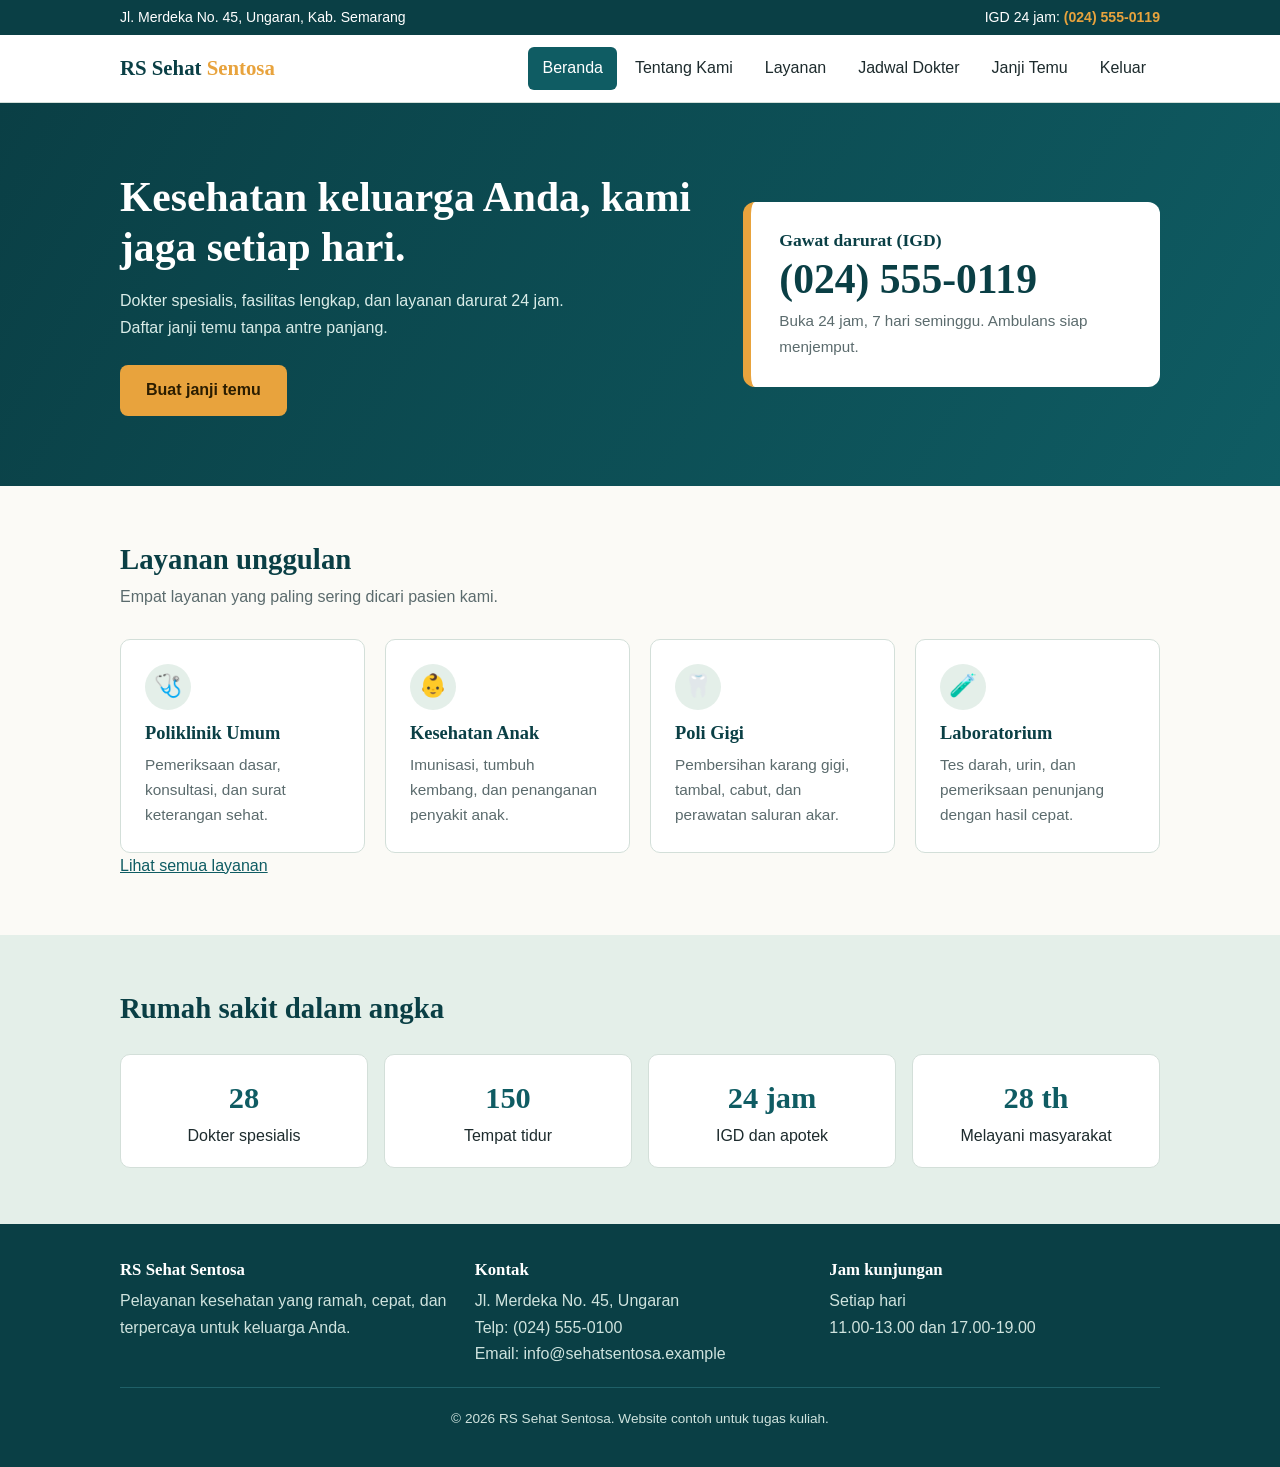
==== index.html @ 04b9a3db "Add files via upload" ====
<!DOCTYPE html>
<html lang="id">
<head>
<meta charset="UTF-8">
<meta name="viewport" content="width=device-width, initial-scale=1">
<title>Beranda - RS Sehat Sentosa</title>
<link rel="stylesheet" href="style.css">
</head>
<body>
<div class="topbar"><div class="wrap"><span>Jl. Merdeka No. 45, Ungaran, Kab. Semarang</span><span>IGD 24 jam: <strong>(024) 555-0119</strong></span></div></div>
<header class="navbar"><div class="wrap">
<a class="brand" href="index.html">RS Sehat <span>Sentosa</span></a>
<nav><ul class="menu"><li><a href="index.html" class="aktif">Beranda</a></li><li><a href="tentang.html">Tentang Kami</a></li><li><a href="layanan.html">Layanan</a></li><li><a href="dokter.html">Jadwal Dokter</a></li><li><a href="kontak.html">Janji Temu</a></li><li><a href="login.html">Keluar</a></li></ul></nav>
</div></header>
<main>
<section class="hero"><div class="wrap">
<div><h1>Kesehatan keluarga Anda, kami jaga setiap hari.</h1>
<p>Dokter spesialis, fasilitas lengkap, dan layanan darurat 24 jam. Daftar janji temu tanpa antre panjang.</p>
<a class="tombol" href="kontak.html">Buat janji temu</a></div>
<div class="igd"><h2>Gawat darurat (IGD)</h2><div class="nomor">(024) 555-0119</div><p>Buka 24 jam, 7 hari seminggu. Ambulans siap menjemput.</p></div>
</div></section>

<section class="blok"><div class="wrap">
<h2>Layanan unggulan</h2><p class="intro">Empat layanan yang paling sering dicari pasien kami.</p>
<div class="grid">
<div class="kartu"><div class="ikon">🩺</div><h3>Poliklinik Umum</h3><p>Pemeriksaan dasar, konsultasi, dan surat keterangan sehat.</p></div>
<div class="kartu"><div class="ikon">👶</div><h3>Kesehatan Anak</h3><p>Imunisasi, tumbuh kembang, dan penanganan penyakit anak.</p></div>
<div class="kartu"><div class="ikon">🦷</div><h3>Poli Gigi</h3><p>Pembersihan karang gigi, tambal, cabut, dan perawatan saluran akar.</p></div>
<div class="kartu"><div class="ikon">🧪</div><h3>Laboratorium</h3><p>Tes darah, urin, dan pemeriksaan penunjang dengan hasil cepat.</p></div>
</div>
<p><a href="layanan.html">Lihat semua layanan</a></p>
</div></section>

<section class="blok alt"><div class="wrap">
<h2>Rumah sakit dalam angka</h2>
<div class="angka">
<div><b>28</b>Dokter spesialis</div><div><b>150</b>Tempat tidur</div><div><b>24 jam</b>IGD dan apotek</div><div><b>28 th</b>Melayani masyarakat</div>
</div></div></section>
</main><footer><div class="wrap">
<div><h3>RS Sehat Sentosa</h3><p>Pelayanan kesehatan yang ramah, cepat, dan terpercaya untuk keluarga Anda.</p></div>
<div><h3>Kontak</h3><p>Jl. Merdeka No. 45, Ungaran<br>Telp: (024) 555-0100<br>Email: info@sehatsentosa.example</p></div>
<div><h3>Jam kunjungan</h3><p>Setiap hari<br>11.00-13.00 dan 17.00-19.00</p></div>
</div><div class="wrap"><p class="hak-cipta">&copy; 2026 RS Sehat Sentosa. Website contoh untuk tugas kuliah.</p></div></footer>
</body>
</html>
---- style.css ----
:root{--teal:#0f5c63;--teal-dark:#0a3f45;--sage:#e4efe9;--paper:#fbfaf6;--amber:#e8a33d;--ink:#1d2b2d;--muted:#5b6b6d;--line:#d3dfd9}
*{box-sizing:border-box;margin:0;padding:0}
html{scroll-behavior:smooth}
body{font-family:"Segoe UI",Roboto,Arial,sans-serif;color:var(--ink);background:var(--paper);line-height:1.65}
h1,h2,h3{font-family:Georgia,"Times New Roman",serif;line-height:1.2;color:var(--teal-dark)}
a{color:var(--teal)}
:focus-visible{outline:3px solid var(--amber);outline-offset:2px}
.wrap{max-width:1080px;margin:0 auto;padding:0 20px}

/* Navbar */
.topbar{background:var(--teal-dark);color:#fff;font-size:.88rem;padding:6px 0}
.topbar .wrap{display:flex;justify-content:space-between;flex-wrap:wrap;gap:6px}
.topbar strong{color:var(--amber)}
.navbar{background:#fff;border-bottom:1px solid var(--line);position:sticky;top:0;z-index:10}
.navbar .wrap{display:flex;align-items:center;justify-content:space-between;flex-wrap:wrap;gap:8px;padding-top:12px;padding-bottom:12px}
.brand{font-family:Georgia,serif;font-size:1.3rem;font-weight:bold;color:var(--teal-dark);text-decoration:none}
.brand span{color:var(--amber)}
.menu{display:flex;flex-wrap:wrap;gap:4px;list-style:none}
.menu a{display:block;padding:8px 14px;border-radius:6px;text-decoration:none;color:var(--ink);font-weight:500}
.menu a:hover{background:var(--sage)}
.menu a.aktif{background:var(--teal);color:#fff}

/* Hero */
.hero{background:linear-gradient(120deg,var(--teal-dark),var(--teal));color:#fff;padding:70px 0}
.hero .wrap{display:grid;grid-template-columns:1.4fr 1fr;gap:40px;align-items:center}
.hero h1{color:#fff;font-size:2.6rem;margin-bottom:16px}
.hero p{max-width:52ch;margin-bottom:24px;color:#d9ece8}
.igd{background:#fff;color:var(--ink);border-radius:12px;padding:28px;border-left:8px solid var(--amber)}
.igd h2{font-size:1.1rem;margin-bottom:6px}
.igd .nomor{font-family:Georgia,serif;font-size:2.6rem;font-weight:bold;color:var(--teal-dark);line-height:1.1}
.igd p{color:var(--muted);margin:6px 0 0;font-size:.95rem}
.tombol{display:inline-block;background:var(--amber);color:#2b1d00;padding:12px 26px;border-radius:8px;font-weight:600;text-decoration:none;border:0;font-size:1rem;cursor:pointer}
.tombol:hover{background:#f0b34f}

.judul-halaman{background:var(--sage);padding:44px 0;border-bottom:1px solid var(--line)}
.judul-halaman h1{font-size:2.2rem}
.judul-halaman p{color:var(--muted);max-width:60ch}

/* Section */
section.blok{padding:56px 0}
section.alt{background:var(--sage)}
.blok h2{font-size:1.8rem;margin-bottom:8px}
.blok .intro{color:var(--muted);margin-bottom:28px;max-width:62ch}
.grid{display:grid;grid-template-columns:repeat(auto-fit,minmax(240px,1fr));gap:20px}
.kartu{background:#fff;border:1px solid var(--line);border-radius:10px;padding:24px}
.kartu h3{font-size:1.15rem;margin-bottom:8px}
.kartu p{color:var(--muted);font-size:.96rem}
.ikon{display:inline-flex;width:46px;height:46px;align-items:center;justify-content:center;background:var(--sage);border-radius:50%;font-size:1.4rem;margin-bottom:12px}
.dua-kolom{display:grid;grid-template-columns:1fr 1fr;gap:32px}
.angka{display:grid;grid-template-columns:repeat(auto-fit,minmax(150px,1fr));gap:16px;margin-top:28px}
.angka div{background:#fff;border:1px solid var(--line);border-radius:10px;padding:18px;text-align:center}
.angka b{display:block;font-family:Georgia,serif;font-size:1.9rem;color:var(--teal)}
.daftar{padding-left:20px}
.daftar li{margin-bottom:6px}
.timeline{border-left:3px solid var(--teal);padding-left:20px;list-style:none}
.timeline li{margin-bottom:16px}
.timeline b{color:var(--teal-dark)}

/* Tabel jadwal */
.bungkus-tabel{overflow-x:auto;background:#fff;border:1px solid var(--line);border-radius:10px}
table{width:100%;border-collapse:collapse;min-width:640px}
th,td{padding:14px 16px;text-align:left;border-bottom:1px solid var(--line)}
th{background:var(--teal);color:#fff;font-weight:600}
tr:last-child td{border-bottom:0}
tbody tr:nth-child(even){background:var(--paper)}
.status{display:inline-block;padding:2px 10px;border-radius:20px;font-size:.82rem;background:var(--sage);color:var(--teal-dark)}

/* Form */
.form{background:#fff;border:1px solid var(--line);border-radius:12px;padding:28px}
.form label{display:block;font-weight:600;margin:14px 0 4px}
.form input,.form select,.form textarea{width:100%;padding:11px 12px;border:1px solid #b9c9c2;border-radius:7px;font:inherit;background:#fff}
.form textarea{min-height:100px;resize:vertical}
.form .tombol{margin-top:20px;width:100%}
.pesan-error{display:none;background:#fdeaea;color:#8a1f1f;border:1px solid #e9b5b5;padding:10px 14px;border-radius:7px;margin-top:14px;font-size:.95rem}
.pesan-error.tampil{display:block}

/* Login */
.halaman-login{min-height:100vh;display:flex;align-items:center;justify-content:center;padding:24px;background:linear-gradient(120deg,var(--teal-dark),var(--teal))}
.login-box{display:grid;grid-template-columns:1fr 1fr;max-width:820px;width:100%;background:#fff;border-radius:14px;overflow:hidden}
.login-info{background:var(--sage);padding:40px 32px}
.login-info h1{font-size:1.8rem;margin-bottom:12px}
.login-info p{color:var(--muted)}
.login-form{padding:40px 32px}
.login-form h2{margin-bottom:4px}
.login-form .petunjuk{color:var(--muted);font-size:.9rem}

/* Footer */
footer{background:var(--teal-dark);color:#cfe3de;padding:36px 0;margin-top:0}
footer .wrap{display:grid;grid-template-columns:repeat(auto-fit,minmax(220px,1fr));gap:24px}
footer h3{color:#fff;font-size:1.05rem;margin-bottom:8px}
footer a{color:var(--amber)}
.hak-cipta{text-align:center;font-size:.85rem;padding-top:20px;margin-top:20px;border-top:1px solid #1f6068}

/* Responsif */
@media (max-width:760px){
 .hero .wrap,.dua-kolom,.login-box{grid-template-columns:1fr}
 .hero h1{font-size:2rem}
 .hero{padding:44px 0}
 .menu a{padding:6px 10px;font-size:.92rem}
}
.judul-kecil{margin-top:24px}
.form-login .form{border:0;padding:0;margin-top:8px}
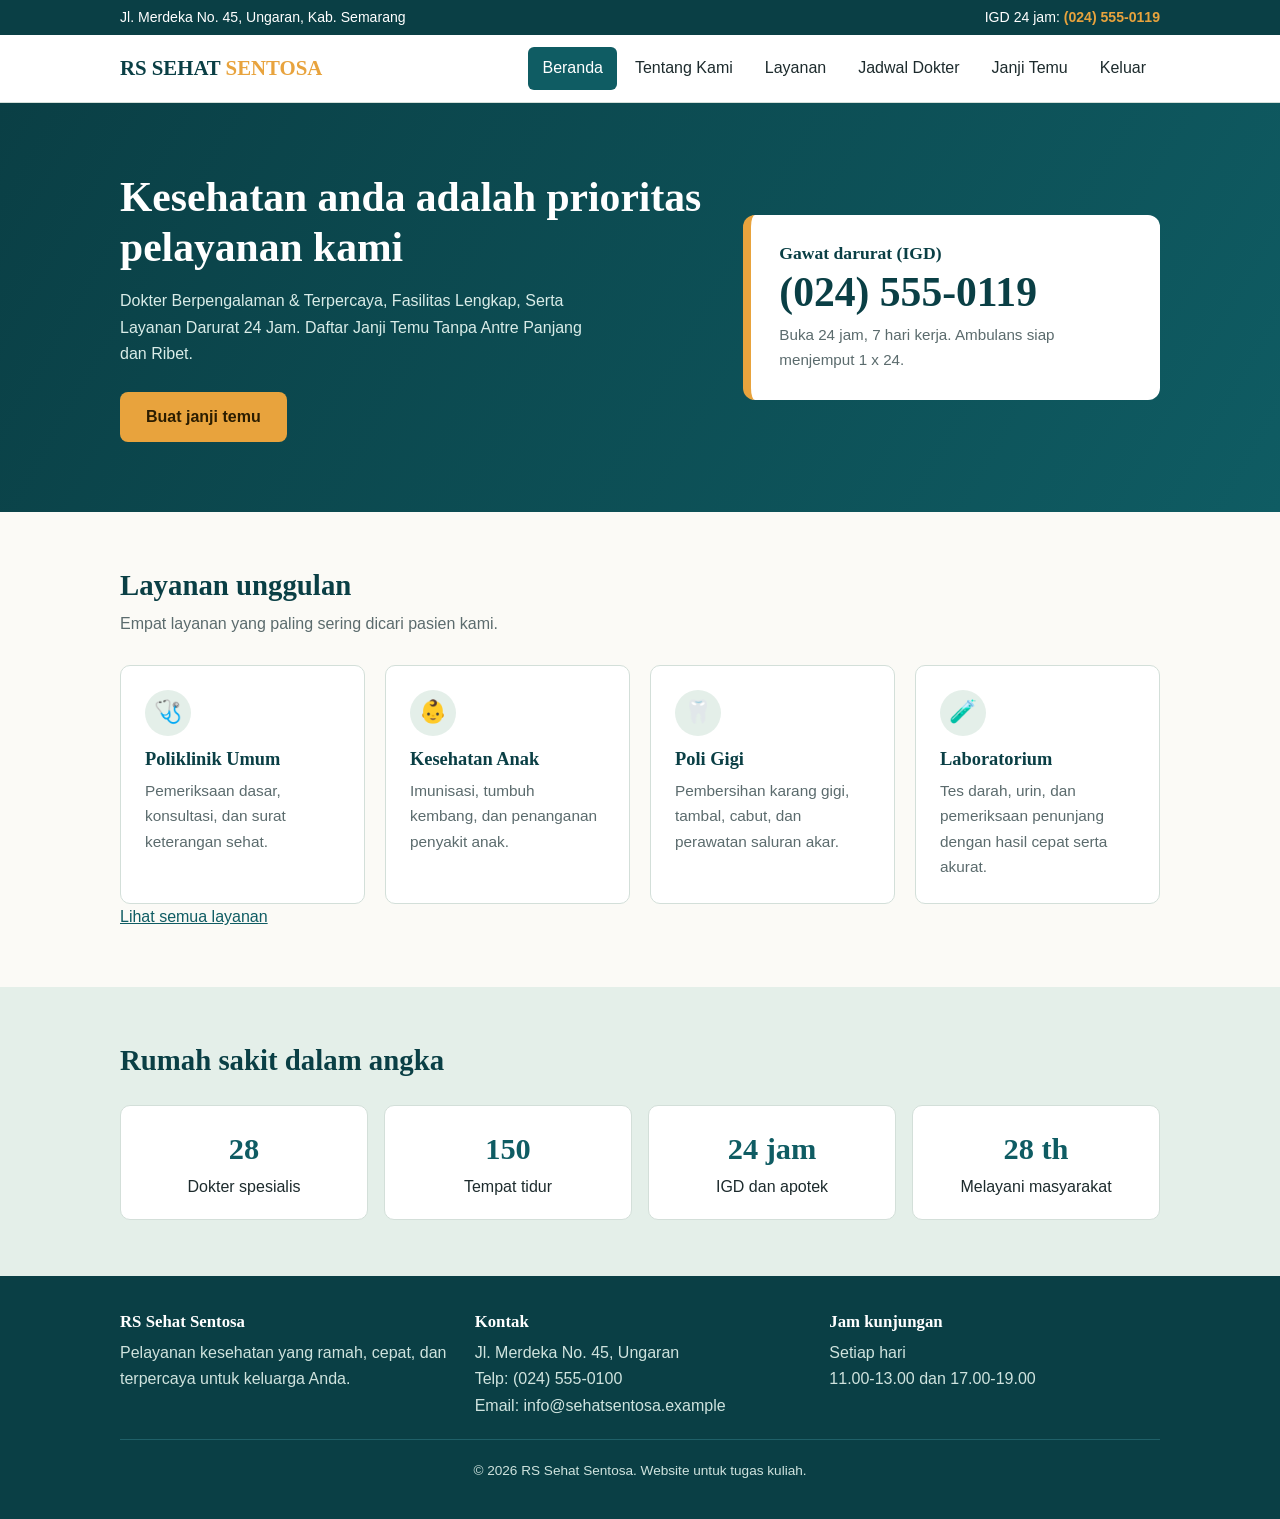
==== commit db0e5675: "Up RS Sehat Sentosa" ====
--- a/index.html
+++ b/index.html
@@ -3,21 +3,26 @@
 <head>
 <meta charset="UTF-8">
 <meta name="viewport" content="width=device-width, initial-scale=1">
-<title>Beranda - RS Sehat Sentosa</title>
+<title>Beranda - RS SEHAT SENTOSA</title>
 <link rel="stylesheet" href="style.css">
 </head>
 <body>
 <div class="topbar"><div class="wrap"><span>Jl. Merdeka No. 45, Ungaran, Kab. Semarang</span><span>IGD 24 jam: <strong>(024) 555-0119</strong></span></div></div>
 <header class="navbar"><div class="wrap">
-<a class="brand" href="index.html">RS Sehat <span>Sentosa</span></a>
-<nav><ul class="menu"><li><a href="index.html" class="aktif">Beranda</a></li><li><a href="tentang.html">Tentang Kami</a></li><li><a href="layanan.html">Layanan</a></li><li><a href="dokter.html">Jadwal Dokter</a></li><li><a href="kontak.html">Janji Temu</a></li><li><a href="login.html">Keluar</a></li></ul></nav>
+<a class="brand" href="index.html">RS SEHAT <span>SENTOSA</span></a>
+<nav><ul class="menu"><li><a href="index.html" class="aktif">Beranda</a></li>
+    <li><a href="tentang.html">Tentang Kami</a></li>
+    <li><a href="layanan.html">Layanan</a></li>
+    <li><a href="dokter.html">Jadwal Dokter</a></li>
+    <li><a href="kontak.html">Janji Temu</a></li>
+    <li><a href="login.html">Keluar</a></li></ul></nav>
 </div></header>
 <main>
 <section class="hero"><div class="wrap">
-<div><h1>Kesehatan keluarga Anda, kami jaga setiap hari.</h1>
-<p>Dokter spesialis, fasilitas lengkap, dan layanan darurat 24 jam. Daftar janji temu tanpa antre panjang.</p>
+<div><h1>Kesehatan anda adalah prioritas pelayanan kami</h1>
+<p>Dokter Berpengalaman & Terpercaya, Fasilitas Lengkap, Serta Layanan Darurat 24 Jam. Daftar Janji Temu Tanpa Antre Panjang dan Ribet.</p>
 <a class="tombol" href="kontak.html">Buat janji temu</a></div>
-<div class="igd"><h2>Gawat darurat (IGD)</h2><div class="nomor">(024) 555-0119</div><p>Buka 24 jam, 7 hari seminggu. Ambulans siap menjemput.</p></div>
+<div class="igd"><h2>Gawat darurat (IGD)</h2><div class="nomor">(024) 555-0119</div><p>Buka 24 jam, 7 hari kerja. Ambulans siap menjemput 1 x 24.</p></div>
 </div></section>
 
 <section class="blok"><div class="wrap">
@@ -26,7 +31,7 @@
 <div class="kartu"><div class="ikon">🩺</div><h3>Poliklinik Umum</h3><p>Pemeriksaan dasar, konsultasi, dan surat keterangan sehat.</p></div>
 <div class="kartu"><div class="ikon">👶</div><h3>Kesehatan Anak</h3><p>Imunisasi, tumbuh kembang, dan penanganan penyakit anak.</p></div>
 <div class="kartu"><div class="ikon">🦷</div><h3>Poli Gigi</h3><p>Pembersihan karang gigi, tambal, cabut, dan perawatan saluran akar.</p></div>
-<div class="kartu"><div class="ikon">🧪</div><h3>Laboratorium</h3><p>Tes darah, urin, dan pemeriksaan penunjang dengan hasil cepat.</p></div>
+<div class="kartu"><div class="ikon">🧪</div><h3>Laboratorium</h3><p>Tes darah, urin, dan pemeriksaan penunjang dengan hasil cepat serta akurat.</p></div>
 </div>
 <p><a href="layanan.html">Lihat semua layanan</a></p>
 </div></section>
@@ -40,6 +45,6 @@
 <div><h3>RS Sehat Sentosa</h3><p>Pelayanan kesehatan yang ramah, cepat, dan terpercaya untuk keluarga Anda.</p></div>
 <div><h3>Kontak</h3><p>Jl. Merdeka No. 45, Ungaran<br>Telp: (024) 555-0100<br>Email: info@sehatsentosa.example</p></div>
 <div><h3>Jam kunjungan</h3><p>Setiap hari<br>11.00-13.00 dan 17.00-19.00</p></div>
-</div><div class="wrap"><p class="hak-cipta">&copy; 2026 RS Sehat Sentosa. Website contoh untuk tugas kuliah.</p></div></footer>
+</div><div class="wrap"><p class="hak-cipta">&copy; 2026 RS Sehat Sentosa. Website untuk tugas kuliah.</p></div></footer>
 </body>
 </html>
--- a/style.css
+++ b/style.css
@@ -100,3 +100,7 @@
 }
 .judul-kecil{margin-top:24px}
 .form-login .form{border:0;padding:0;margin-top:8px}
+.menu a.menu-janji{background:var(--amber);color:#2b1d00;font-weight:600}
+.menu a.menu-janji:hover,.menu a.menu-janji.aktif{background:#f0b34f;color:#2b1d00}
+.ajakan{text-align:center}
+.ajakan .intro{margin-left:auto;margin-right:auto}
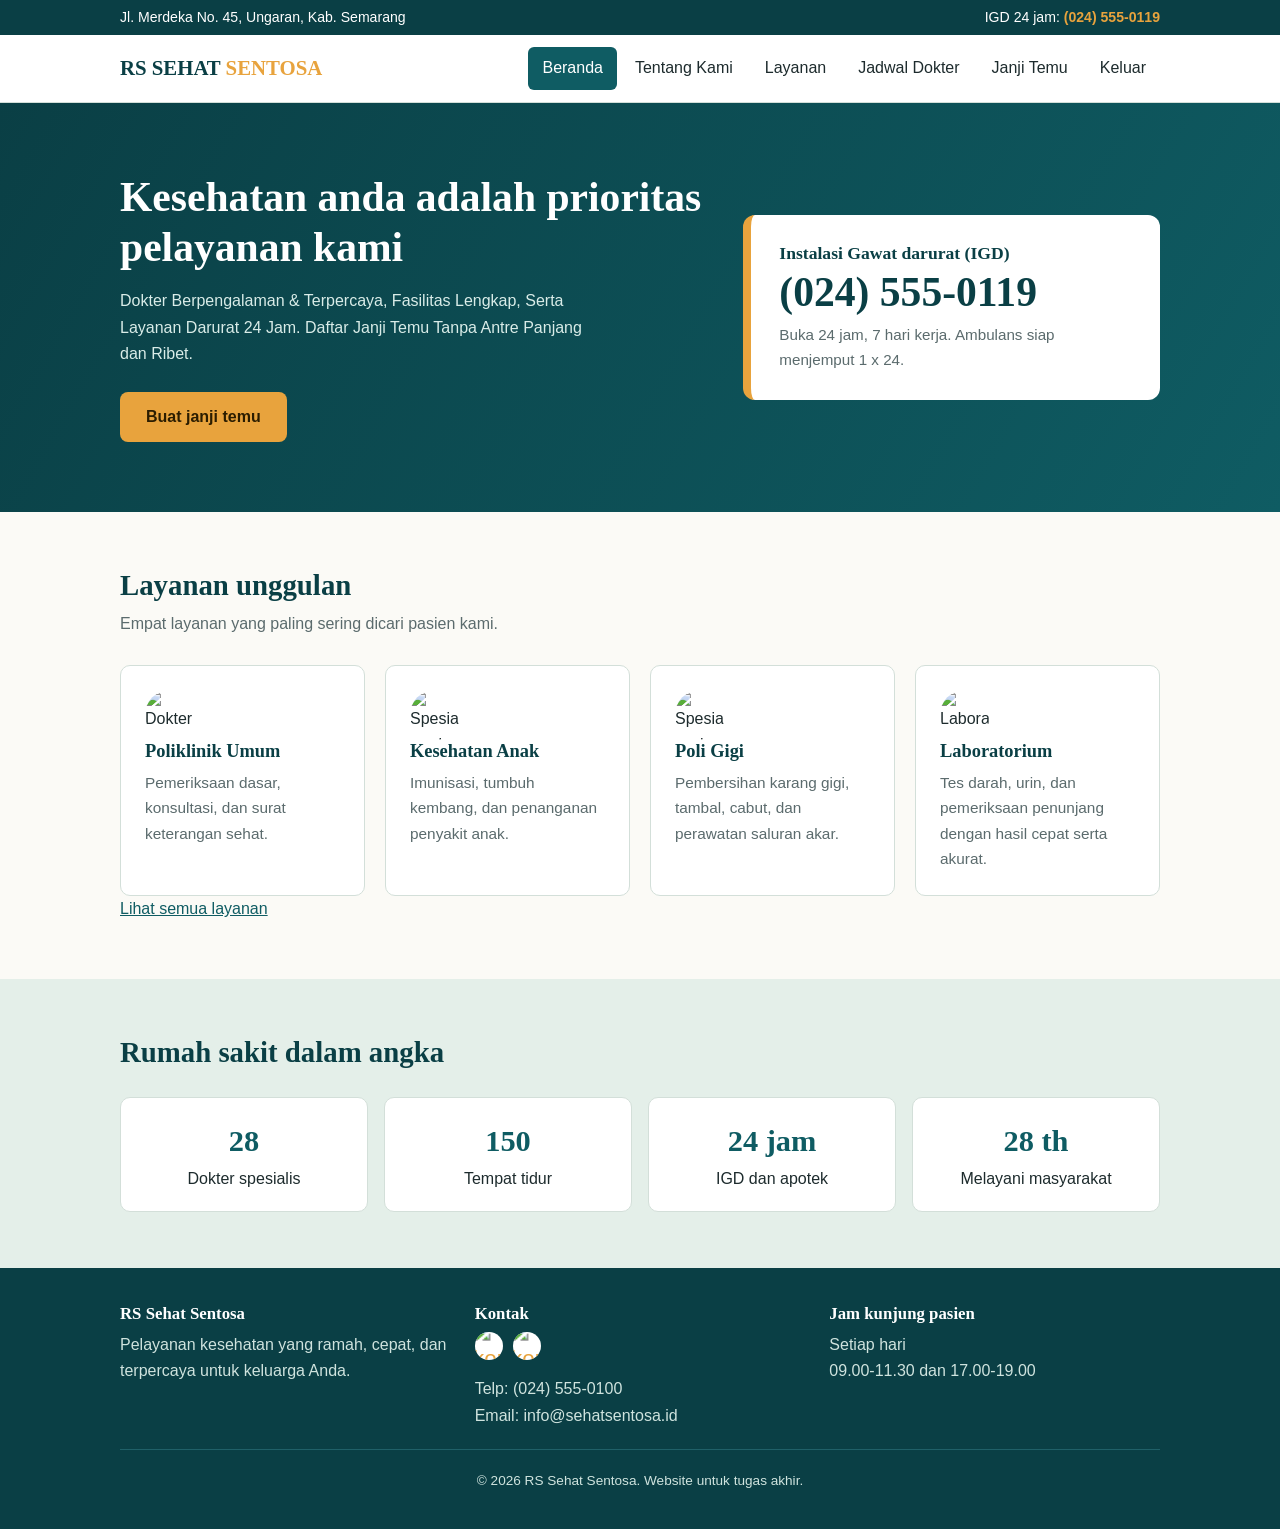
==== commit 6ca4cce6: "Up RS Sehat Sentosa" ====
--- a/index.html
+++ b/index.html
@@ -22,16 +22,16 @@
 <div><h1>Kesehatan anda adalah prioritas pelayanan kami</h1>
 <p>Dokter Berpengalaman & Terpercaya, Fasilitas Lengkap, Serta Layanan Darurat 24 Jam. Daftar Janji Temu Tanpa Antre Panjang dan Ribet.</p>
 <a class="tombol" href="kontak.html">Buat janji temu</a></div>
-<div class="igd"><h2>Gawat darurat (IGD)</h2><div class="nomor">(024) 555-0119</div><p>Buka 24 jam, 7 hari kerja. Ambulans siap menjemput 1 x 24.</p></div>
+<div class="igd"><h2>Instalasi Gawat darurat (IGD)</h2><div class="nomor">(024) 555-0119</div><p>Buka 24 jam, 7 hari kerja. Ambulans siap menjemput 1 x 24.</p></div>
 </div></section>
 
 <section class="blok"><div class="wrap">
 <h2>Layanan unggulan</h2><p class="intro">Empat layanan yang paling sering dicari pasien kami.</p>
 <div class="grid">
-<div class="kartu"><div class="ikon">🩺</div><h3>Poliklinik Umum</h3><p>Pemeriksaan dasar, konsultasi, dan surat keterangan sehat.</p></div>
-<div class="kartu"><div class="ikon">👶</div><h3>Kesehatan Anak</h3><p>Imunisasi, tumbuh kembang, dan penanganan penyakit anak.</p></div>
-<div class="kartu"><div class="ikon">🦷</div><h3>Poli Gigi</h3><p>Pembersihan karang gigi, tambal, cabut, dan perawatan saluran akar.</p></div>
-<div class="kartu"><div class="ikon">🧪</div><h3>Laboratorium</h3><p>Tes darah, urin, dan pemeriksaan penunjang dengan hasil cepat serta akurat.</p></div>
+<div class="kartu"><div class="ikon"><img src="https://i.pinimg.com/736x/4c/dc/e9/4cdce90d89fdbd80eebefb2c59decedd.jpg" alt="Dokter Umum"/></div><h3>Poliklinik Umum</h3><p>Pemeriksaan dasar, konsultasi, dan surat keterangan sehat.</p></div>
+<div class="kartu"><div class="ikon"><img src="https://i.pinimg.com/736x/2d/b3/0f/2db30fb89e1b92067bd8ffe2d7811011.jpg" alt="Spesialis Anak" /></div><h3>Kesehatan Anak</h3><p>Imunisasi, tumbuh kembang, dan penanganan penyakit anak.</p></div>
+<div class="kartu"><div class="ikon"><img src="https://i.pinimg.com/736x/e3/9e/b2/e39eb26c767b0e20ffc8d0999fae76c3.jpg" alt="Spesialis Gigi" /></div><h3>Poli Gigi</h3><p>Pembersihan karang gigi, tambal, cabut, dan perawatan saluran akar.</p></div>
+<div class="kartu"><div class="ikon"><img src="https://i.pinimg.com/736x/5b/a3/c1/5ba3c131c641f4be7ee18182e27fd571.jpg" alt="Laboratorium"/></div><h3>Laboratorium</h3><p>Tes darah, urin, dan pemeriksaan penunjang dengan hasil cepat serta akurat.</p></div>
 </div>
 <p><a href="layanan.html">Lihat semua layanan</a></p>
 </div></section>
@@ -43,8 +43,22 @@
 </div></div></section>
 </main><footer><div class="wrap">
 <div><h3>RS Sehat Sentosa</h3><p>Pelayanan kesehatan yang ramah, cepat, dan terpercaya untuk keluarga Anda.</p></div>
-<div><h3>Kontak</h3><p>Jl. Merdeka No. 45, Ungaran<br>Telp: (024) 555-0100<br>Email: info@sehatsentosa.example</p></div>
-<div><h3>Jam kunjungan</h3><p>Setiap hari<br>11.00-13.00 dan 17.00-19.00</p></div>
-</div><div class="wrap"><p class="hak-cipta">&copy; 2026 RS Sehat Sentosa. Website untuk tugas kuliah.</p></div></footer>
+<div><h3>Kontak</h3>
+    <div class="grup-ikon-kontak">
+    <a href="https://web.whatsapp.com/" target="_blank">
+    <span class="for-kontak">
+        <img src="https://i.pinimg.com/736x/c8/28/d7/c828d75eea10ae1cb474ff65027f5a20.jpg" alt="ikon-WA"/>
+    </span>
+    </a>
+
+    <a href="https://tally.so/r/xVJYqr" target="blank" title="Kritik & Saran Anda">
+        <span class="for-kontak">
+        <img src="https://i.pinimg.com/736x/69/d1/66/69d16601c4b12d3449ba0dc110c3a6db.jpg" alt="ikon-kritik"/>
+    </span>
+    </a>
+    </div>
+    <p>Telp: (024) 555-0100<br>Email: info@sehatsentosa.id</p></div>
+<div><h3>Jam kunjung pasien</h3><p>Setiap hari<br>09.00-11.30 dan 17.00-19.00</p></div></div>
+<div class="wrap"><p class="hak-cipta">&copy; 2026 RS Sehat Sentosa. Website untuk tugas akhir.</p></div></footer>
 </body>
-</html>
+</html>
--- a/style.css
+++ b/style.css
@@ -45,7 +45,21 @@
 .kartu{background:#fff;border:1px solid var(--line);border-radius:10px;padding:24px}
 .kartu h3{font-size:1.15rem;margin-bottom:8px}
 .kartu p{color:var(--muted);font-size:.96rem}
-.ikon{display:inline-flex;width:46px;height:46px;align-items:center;justify-content:center;background:var(--sage);border-radius:50%;font-size:1.4rem;margin-bottom:12px}
+.ikon {
+  width: 50px;
+  height: 50px;
+  border-radius: 50%;
+  display: flex;
+  align-items: center;
+  justify-content: center;
+  overflow: hidden;
+}
+
+.ikon img {
+  width: 100%;
+  height: 100%;              
+  object-fit: contain;
+}
 .dua-kolom{display:grid;grid-template-columns:1fr 1fr;gap:32px}
 .angka{display:grid;grid-template-columns:repeat(auto-fit,minmax(150px,1fr));gap:16px;margin-top:28px}
 .angka div{background:#fff;border:1px solid var(--line);border-radius:10px;padding:18px;text-align:center}
@@ -87,8 +101,30 @@
 /* Footer */
 footer{background:var(--teal-dark);color:#cfe3de;padding:36px 0;margin-top:0}
 footer .wrap{display:grid;grid-template-columns:repeat(auto-fit,minmax(220px,1fr));gap:24px}
+.grup-ikon-kontak {
+  display: flex;
+  gap: 10px;
+  margin: 8px 0;
+  display: flex;
+}
+.for-kontak {
+    display: inline-block;
+    width: 28px;
+    height: 28px;
+    border-radius: 50%;
+    overflow: hidden;
+    background-color: #ffffff;
+}
+.for-kontak img {
+  width: 30px;
+  height: 30px;
+  object-fit: cover;
+  transform: scale(1.4);
+}
 footer h3{color:#fff;font-size:1.05rem;margin-bottom:8px}
-footer a{color:var(--amber)}
+footer a{color:var(--amber);    
+text-decoration:none;
+}
 .hak-cipta{text-align:center;font-size:.85rem;padding-top:20px;margin-top:20px;border-top:1px solid #1f6068}
 
 /* Responsif */
